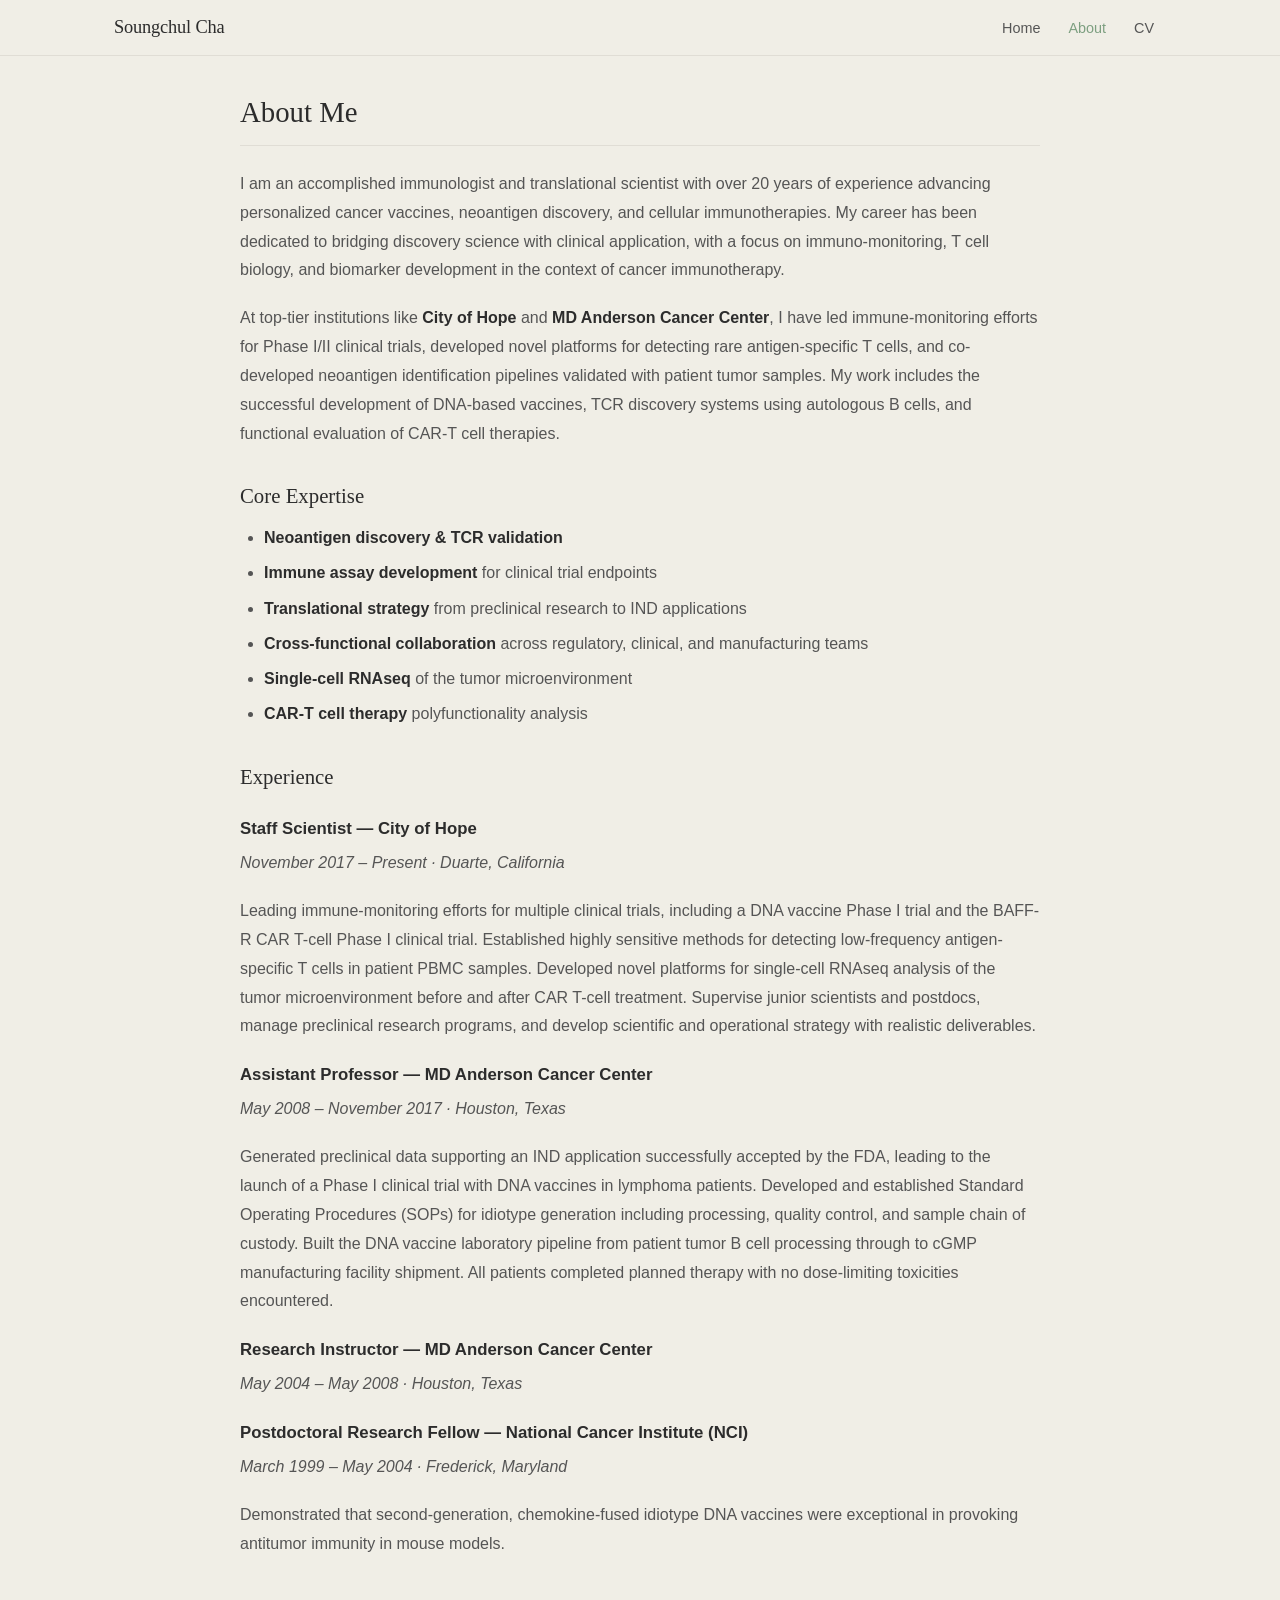
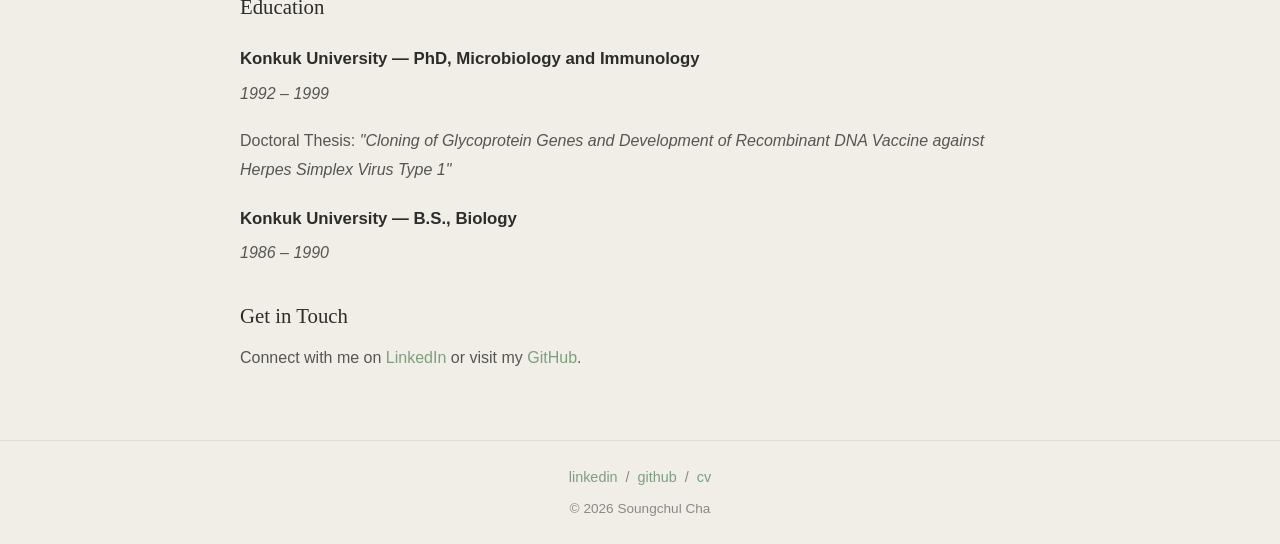
==== about.html @ 6550a27e "Initial portfolio site for Soungchul Cha Minimal personal site with animated particle canvas hero, l" ====
<!DOCTYPE html>
<html lang="en">
<head>
  <meta charset="UTF-8">
  <meta name="viewport" content="width=device-width, initial-scale=1.0">
  <title>About | Soungchul Cha</title>
  <link rel="stylesheet" href="assets/css/style.css">
</head>
<body>

  <header class="site-header">
    <div class="container header-inner">
      <a href="index.html" class="site-logo">Soungchul Cha</a>
      <button class="nav-toggle" id="navToggle" aria-label="Toggle navigation">
        <span></span><span></span><span></span>
      </button>
      <nav class="site-nav" id="siteNav">
        <a href="index.html">Home</a>
        <a href="about.html" class="active">About</a>
        <a href="cv.html">CV</a>
      </nav>
    </div>
  </header>

  <main class="site-main">
    <div class="container page-content">
      <header class="page-header">
        <h1>About Me</h1>
      </header>
      <div class="page-body">
        <p>I am an accomplished immunologist and translational scientist with over 20 years of experience advancing personalized cancer vaccines, neoantigen discovery, and cellular immunotherapies. My career has been dedicated to bridging discovery science with clinical application, with a focus on immuno-monitoring, T cell biology, and biomarker development in the context of cancer immunotherapy.</p>

        <p>At top-tier institutions like <strong>City of Hope</strong> and <strong>MD Anderson Cancer Center</strong>, I have led immune-monitoring efforts for Phase I/II clinical trials, developed novel platforms for detecting rare antigen-specific T cells, and co-developed neoantigen identification pipelines validated with patient tumor samples. My work includes the successful development of DNA-based vaccines, TCR discovery systems using autologous B cells, and functional evaluation of CAR-T cell therapies.</p>

        <h2>Core Expertise</h2>
        <ul>
          <li><strong>Neoantigen discovery & TCR validation</strong></li>
          <li><strong>Immune assay development</strong> for clinical trial endpoints</li>
          <li><strong>Translational strategy</strong> from preclinical research to IND applications</li>
          <li><strong>Cross-functional collaboration</strong> across regulatory, clinical, and manufacturing teams</li>
          <li><strong>Single-cell RNAseq</strong> of the tumor microenvironment</li>
          <li><strong>CAR-T cell therapy</strong> polyfunctionality analysis</li>
        </ul>

        <h2>Experience</h2>

        <h3>Staff Scientist — City of Hope</h3>
        <p><em>November 2017 – Present &middot; Duarte, California</em></p>
        <p>Leading immune-monitoring efforts for multiple clinical trials, including a DNA vaccine Phase I trial and the BAFF-R CAR T-cell Phase I clinical trial. Established highly sensitive methods for detecting low-frequency antigen-specific T cells in patient PBMC samples. Developed novel platforms for single-cell RNAseq analysis of the tumor microenvironment before and after CAR T-cell treatment. Supervise junior scientists and postdocs, manage preclinical research programs, and develop scientific and operational strategy with realistic deliverables.</p>

        <h3>Assistant Professor — MD Anderson Cancer Center</h3>
        <p><em>May 2008 – November 2017 &middot; Houston, Texas</em></p>
        <p>Generated preclinical data supporting an IND application successfully accepted by the FDA, leading to the launch of a Phase I clinical trial with DNA vaccines in lymphoma patients. Developed and established Standard Operating Procedures (SOPs) for idiotype generation including processing, quality control, and sample chain of custody. Built the DNA vaccine laboratory pipeline from patient tumor B cell processing through to cGMP manufacturing facility shipment. All patients completed planned therapy with no dose-limiting toxicities encountered.</p>

        <h3>Research Instructor — MD Anderson Cancer Center</h3>
        <p><em>May 2004 – May 2008 &middot; Houston, Texas</em></p>

        <h3>Postdoctoral Research Fellow — National Cancer Institute (NCI)</h3>
        <p><em>March 1999 – May 2004 &middot; Frederick, Maryland</em></p>
        <p>Demonstrated that second-generation, chemokine-fused idiotype DNA vaccines were exceptional in provoking antitumor immunity in mouse models.</p>

        <h2>Education</h2>

        <h3>Konkuk University — PhD, Microbiology and Immunology</h3>
        <p><em>1992 – 1999</em></p>
        <p>Doctoral Thesis: <em>"Cloning of Glycoprotein Genes and Development of Recombinant DNA Vaccine against Herpes Simplex Virus Type 1"</em></p>

        <h3>Konkuk University — B.S., Biology</h3>
        <p><em>1986 – 1990</em></p>

        <h2>Get in Touch</h2>
        <p>Connect with me on <a href="https://www.linkedin.com/in/soungchul-cha-b0252a32/" target="_blank" rel="noopener">LinkedIn</a> or visit my <a href="https://github.com/soungchulcha" target="_blank" rel="noopener">GitHub</a>.</p>
      </div>
    </div>
  </main>

  <footer class="site-footer">
    <div class="container">
      <nav class="footer-links">
        <a href="https://www.linkedin.com/in/soungchul-cha-b0252a32/" target="_blank" rel="noopener">linkedin</a>
        <span class="sep">/</span>
        <a href="https://github.com/soungchulcha" target="_blank" rel="noopener">github</a>
        <span class="sep">/</span>
        <a href="cv.html">cv</a>
      </nav>
      <p>&copy; 2026 Soungchul Cha</p>
    </div>
  </footer>

  <button class="back-to-top" id="backToTop" aria-label="Back to top">&#8679;</button>
  <script src="assets/js/main.js"></script>
</body>
</html>
---- assets/css/style.css ----
/* ========== CSS Variables - Light Cream Theme ========== */
:root {
  --color-bg: #F0EEE6;
  --color-bg-card: #ffffff;
  --color-text: #555555;
  --color-text-light: #888888;
  --color-heading: #2c2c2c;
  --color-accent: #7d9f80;
  --color-accent-hover: #5c7e5f;
  --color-border: #e0ddd5;
  --color-border-light: #ebe8e0;
  --shadow-sm: 0 1px 3px rgba(0,0,0,0.06);
  --shadow-md: 0 4px 12px rgba(0,0,0,0.08);
  --radius: 8px;
  --radius-sm: 5px;
  --max-width: 1100px;
  --header-height: 56px;
  --transition: 0.25s ease;
}

/* ========== Reset & Base ========== */
*, *::before, *::after {
  box-sizing: border-box;
  margin: 0;
  padding: 0;
}

html {
  scroll-behavior: smooth;
  font-size: 16px;
}

body {
  font-family: -apple-system, BlinkMacSystemFont, 'Segoe UI', Roboto, 'Helvetica Neue', Arial, sans-serif;
  color: var(--color-text);
  background: var(--color-bg);
  line-height: 1.7;
  -webkit-font-smoothing: antialiased;
}

a {
  color: var(--color-accent);
  text-decoration: none;
  transition: color var(--transition);
}

a:hover {
  color: var(--color-accent-hover);
}

img {
  max-width: 100%;
  height: auto;
  display: block;
}

.container {
  max-width: var(--max-width);
  margin: 0 auto;
  padding: 0 1.5rem;
}

/* ========== Homepage Hero ========== */
.hero-section {
  min-height: 100vh;
  display: flex;
  flex-direction: column;
  justify-content: center;
  align-items: center;
  padding: 2rem;
  position: relative;
}

.hero-content {
  display: flex;
  align-items: center;
  gap: 4rem;
  max-width: 1050px;
  width: 100%;
}

.hero-art {
  width: 550px;
  height: 550px;
  flex-shrink: 0;
  overflow: hidden;
  background: var(--color-bg);
}

.hero-art canvas {
  display: block;
  width: 100%;
  height: 100%;
}

.hero-info {
  flex: 1;
  min-width: 0;
}

.hero-info h1 {
  font-family: Georgia, 'Times New Roman', serif;
  font-size: 2.4rem;
  font-weight: 400;
  color: var(--color-heading);
  margin-bottom: 0.5rem;
  letter-spacing: -0.01em;
  line-height: 1.2;
}

.hero-tagline {
  font-size: 1rem;
  color: var(--color-text);
  margin-bottom: 1.5rem;
  line-height: 1.5;
}

.hero-details p {
  font-size: 0.95rem;
  color: var(--color-text);
  margin-bottom: 0.2rem;
  line-height: 1.6;
}

.hero-details a {
  color: var(--color-accent);
}

.hero-details a:hover {
  color: var(--color-accent-hover);
}

.hero-projects {
  margin-top: 1.2rem;
}

.hero-projects p {
  margin-bottom: 0.15rem;
}

.hero-footer {
  position: absolute;
  bottom: 2.5rem;
  left: 50%;
  transform: translateX(-50%);
  display: flex;
  align-items: center;
  gap: 0.5rem;
  font-size: 0.92rem;
}

.hero-footer a {
  color: var(--color-accent);
}

.hero-footer a:hover {
  color: var(--color-accent-hover);
}

.hero-footer .sep {
  color: var(--color-text-light);
  user-select: none;
}

/* ========== Inner Page Header ========== */
.site-header {
  background: var(--color-bg);
  border-bottom: 1px solid var(--color-border);
  height: var(--header-height);
}

.header-inner {
  display: flex;
  align-items: center;
  justify-content: space-between;
  height: var(--header-height);
}

.site-logo {
  font-family: Georgia, 'Times New Roman', serif;
  font-size: 1.15rem;
  font-weight: 400;
  color: var(--color-heading);
  letter-spacing: -0.01em;
}

.site-logo:hover {
  color: var(--color-accent);
}

.site-nav {
  display: flex;
  align-items: center;
  gap: 0.25rem;
}

.site-nav a {
  color: var(--color-text);
  font-size: 0.9rem;
  padding: 0.4rem 0.75rem;
  border-radius: var(--radius-sm);
  transition: all var(--transition);
}

.site-nav a:hover,
.site-nav a.active {
  color: var(--color-accent);
}

/* Mobile Nav Toggle */
.nav-toggle {
  display: none;
  background: none;
  border: none;
  cursor: pointer;
  flex-direction: column;
  gap: 5px;
  padding: 4px;
}

.nav-toggle span {
  display: block;
  width: 22px;
  height: 2px;
  background: var(--color-heading);
  border-radius: 2px;
  transition: all var(--transition);
}

/* ========== Blog Section (Homepage) ========== */
.blog-section {
  padding: 4rem 0 5rem;
  background: var(--color-bg);
}

.section-title {
  font-family: Georgia, 'Times New Roman', serif;
  font-size: 1.6rem;
  font-weight: 400;
  color: var(--color-heading);
  margin-bottom: 2rem;
  text-align: center;
}

.blog-grid {
  display: grid;
  grid-template-columns: repeat(auto-fill, minmax(320px, 1fr));
  gap: 1.5rem;
}

/* ========== Post Cards ========== */
.post-card {
  background: var(--color-bg-card);
  border: 1px solid var(--color-border);
  border-radius: var(--radius);
  overflow: hidden;
  transition: all var(--transition);
}

.post-card:hover {
  box-shadow: var(--shadow-md);
  transform: translateY(-2px);
}

.post-card-content {
  padding: 1.25rem 1.4rem 1.4rem;
}

.post-meta {
  display: flex;
  align-items: center;
  gap: 0.5rem;
  font-size: 0.82rem;
  color: var(--color-text-light);
  margin-bottom: 0.5rem;
}

.reading-time::before {
  content: "\2022";
  margin-right: 0.5rem;
}

.post-card-title {
  font-family: Georgia, 'Times New Roman', serif;
  font-size: 1.15rem;
  line-height: 1.4;
  margin-bottom: 0.5rem;
  font-weight: 400;
}

.post-card-title a {
  color: var(--color-heading);
  transition: color var(--transition);
}

.post-card-title a:hover {
  color: var(--color-accent);
}

.post-card-excerpt {
  color: var(--color-text);
  font-size: 0.9rem;
  line-height: 1.6;
  margin-bottom: 1rem;
}

.post-card-footer {
  display: flex;
  align-items: center;
  justify-content: space-between;
  padding-top: 0.75rem;
  border-top: 1px solid var(--color-border-light);
}

.post-card-tags {
  display: flex;
  flex-wrap: wrap;
  gap: 0.35rem;
}

.read-more {
  font-size: 0.85rem;
  color: var(--color-accent);
  white-space: nowrap;
}

.read-more:hover {
  color: var(--color-accent-hover);
}

.read-more::after {
  content: ' \2192';
}

/* ========== Tags ========== */
.tag {
  display: inline-block;
  padding: 0.15rem 0.55rem;
  border-radius: 3px;
  font-size: 0.72rem;
  font-weight: 600;
  letter-spacing: 0.03em;
  text-transform: uppercase;
}

.tag-blue { background: #e8f4fd; color: #2980b9; }
.tag-red { background: #fde8e6; color: #c0392b; }
.tag-green { background: #e8f8ef; color: #27ae60; }
.tag-orange { background: #fef3e6; color: #d35400; }
.tag-purple { background: #f0e6f6; color: #8e44ad; }
.tag-teal { background: #e6f7f3; color: #16a085; }
.tag-pink { background: #fce4ec; color: #c2185b; }
.tag-default { background: #eef2e8; color: var(--color-accent); }

/* ========== Content Layout (Post Pages) ========== */
.content-wrapper {
  display: grid;
  grid-template-columns: 1fr 280px;
  gap: 2rem;
  padding-top: 2rem;
  padding-bottom: 3rem;
}

.post-content-wrapper {
  display: grid;
  grid-template-columns: 1fr 280px;
  gap: 2rem;
}

/* ========== Sidebar ========== */
.sidebar {
  display: flex;
  flex-direction: column;
  gap: 1.25rem;
}

.sidebar-widget {
  background: var(--color-bg-card);
  border: 1px solid var(--color-border);
  border-radius: var(--radius);
  padding: 1.2rem;
}

.author-widget {
  text-align: center;
  padding: 1.5rem 1.2rem;
}

.author-avatar {
  width: 80px;
  height: 80px;
  border-radius: 50%;
  overflow: hidden;
  margin: 0 auto 0.85rem;
  background: var(--color-border-light);
  border: 2px solid var(--color-border);
}

.author-widget h3 {
  font-family: Georgia, 'Times New Roman', serif;
  font-size: 1rem;
  color: var(--color-heading);
  margin-bottom: 0.35rem;
  font-weight: 400;
}

.author-widget p {
  font-size: 0.85rem;
  color: var(--color-text-light);
  line-height: 1.5;
}

.widget-title {
  font-size: 0.8rem;
  color: var(--color-heading);
  margin-bottom: 0.8rem;
  padding-bottom: 0.5rem;
  border-bottom: 1px solid var(--color-border);
  text-transform: uppercase;
  font-weight: 600;
  letter-spacing: 0.05em;
}

.widget-list {
  list-style: none;
}

.widget-list li {
  padding: 0.4rem 0;
  border-bottom: 1px solid var(--color-border-light);
  display: flex;
  justify-content: space-between;
  align-items: baseline;
  gap: 0.5rem;
}

.widget-list li:last-child {
  border-bottom: none;
  padding-bottom: 0;
}

.widget-list li a {
  color: var(--color-text);
  font-size: 0.85rem;
  line-height: 1.4;
}

.widget-list li a:hover {
  color: var(--color-accent);
}

.widget-list time {
  font-size: 0.78rem;
  color: var(--color-text-light);
  white-space: nowrap;
}

/* ========== Single Post ========== */
.post-full {
  padding-top: 2rem;
  padding-bottom: 3rem;
}

.post-header {
  margin-bottom: 2rem;
}

.post-title {
  font-family: Georgia, 'Times New Roman', serif;
  font-size: 1.8rem;
  color: var(--color-heading);
  line-height: 1.3;
  margin: 0.5rem 0 0.75rem;
  font-weight: 400;
  letter-spacing: -0.01em;
}

.post-tags {
  display: flex;
  flex-wrap: wrap;
  gap: 0.35rem;
}

/* Post Content Typography */
.post-content {
  font-size: 1rem;
  line-height: 1.8;
  color: var(--color-text);
}

.post-content h2 {
  font-family: Georgia, 'Times New Roman', serif;
  font-size: 1.35rem;
  color: var(--color-heading);
  margin: 2rem 0 0.75rem;
  padding-bottom: 0.3rem;
  border-bottom: 1px solid var(--color-border);
  font-weight: 400;
}

.post-content h3 {
  font-size: 1.1rem;
  color: var(--color-heading);
  margin: 1.5rem 0 0.5rem;
  font-weight: 600;
}

.post-content p {
  margin-bottom: 1.2rem;
}

.post-content ul, .post-content ol {
  margin: 1rem 0 1.2rem 1.5rem;
}

.post-content li {
  margin-bottom: 0.3rem;
}

.post-content blockquote {
  border-left: 3px solid var(--color-accent);
  padding: 0.85rem 1.2rem;
  margin: 1.5rem 0;
  background: #f7f5ef;
  border-radius: 0 var(--radius-sm) var(--radius-sm) 0;
  color: var(--color-text);
  font-style: italic;
}

.post-content pre {
  background: #f7f5ef;
  border: 1px solid var(--color-border);
  border-radius: var(--radius-sm);
  padding: 1.2rem;
  overflow-x: auto;
  margin: 1.5rem 0;
  font-size: 0.88rem;
  line-height: 1.55;
}

.post-content code {
  font-family: 'Cascadia Code', 'Fira Code', 'SFMono-Regular', Consolas, monospace;
  font-size: 0.88em;
}

.post-content p code,
.post-content li code {
  background: #f7f5ef;
  padding: 0.15rem 0.4rem;
  border-radius: 3px;
  border: 1px solid var(--color-border);
  color: var(--color-heading);
}

.post-content img {
  border-radius: var(--radius);
  margin: 1.5rem auto;
}

.post-content table,
.page-body table {
  width: 100%;
  border-collapse: collapse;
  margin: 1.5rem 0;
}

.post-content th, .post-content td,
.page-body th, .page-body td {
  padding: 0.6rem 1rem;
  border: 1px solid var(--color-border);
  text-align: left;
}

.post-content th,
.page-body th {
  background: #f5f3ec;
  font-weight: 600;
  color: var(--color-heading);
}

.post-content strong {
  color: var(--color-heading);
}

/* Post Navigation */
.post-navigation {
  display: flex;
  justify-content: space-between;
  gap: 1.25rem;
  margin-top: 2.5rem;
  padding-top: 1.5rem;
  border-top: 1px solid var(--color-border);
}

.post-nav-prev, .post-nav-next {
  flex: 1;
  padding: 1rem;
  background: var(--color-bg-card);
  border-radius: var(--radius);
  border: 1px solid var(--color-border);
  transition: all var(--transition);
}

.post-nav-prev:hover, .post-nav-next:hover {
  border-color: var(--color-accent);
  box-shadow: var(--shadow-sm);
}

.post-nav-next {
  text-align: right;
}

.post-nav-prev span, .post-nav-next span {
  display: block;
  font-size: 0.8rem;
  color: var(--color-text-light);
  margin-bottom: 0.25rem;
  text-transform: uppercase;
  letter-spacing: 0.03em;
}

.post-nav-prev strong, .post-nav-next strong {
  color: var(--color-heading);
  font-size: 0.9rem;
}

/* ========== Pages (About, CV) ========== */
.page-content {
  padding: 2rem 0 3rem;
  max-width: 800px;
}

.page-header h1 {
  font-family: Georgia, 'Times New Roman', serif;
  font-size: 1.8rem;
  color: var(--color-heading);
  margin-bottom: 1.5rem;
  padding-bottom: 0.5rem;
  border-bottom: 1px solid var(--color-border);
  font-weight: 400;
}

.page-body {
  font-size: 1rem;
  line-height: 1.8;
}

.page-body p {
  margin-bottom: 1.2rem;
}

.page-body h2 {
  font-family: Georgia, 'Times New Roman', serif;
  font-size: 1.3rem;
  color: var(--color-heading);
  margin: 1.8rem 0 0.6rem;
  font-weight: 400;
}

.page-body h3 {
  font-size: 1.05rem;
  color: var(--color-heading);
  margin: 1.2rem 0 0.3rem;
  font-weight: 600;
}

.page-body ul {
  margin: 0.5rem 0 1.2rem 1.5rem;
}

.page-body li {
  margin-bottom: 0.4rem;
}

.page-body strong {
  color: var(--color-heading);
}

/* ========== Footer ========== */
.site-footer {
  background: var(--color-bg);
  border-top: 1px solid var(--color-border);
  padding: 1.5rem 0;
  text-align: center;
  font-size: 0.85rem;
  color: var(--color-text-light);
}

.footer-links {
  display: flex;
  align-items: center;
  justify-content: center;
  gap: 0.5rem;
  margin-bottom: 0.5rem;
  font-size: 0.9rem;
}

.footer-links a {
  color: var(--color-accent);
}

.footer-links .sep {
  color: var(--color-text-light);
  user-select: none;
}

/* ========== Back to Top ========== */
.back-to-top {
  position: fixed;
  bottom: 1.5rem;
  right: 1.5rem;
  width: 40px;
  height: 40px;
  border-radius: 50%;
  background: var(--color-accent);
  color: #fff;
  border: none;
  font-size: 1.1rem;
  cursor: pointer;
  opacity: 0;
  visibility: hidden;
  transition: all var(--transition);
  box-shadow: var(--shadow-md);
  z-index: 50;
}

.back-to-top.visible {
  opacity: 1;
  visibility: visible;
}

.back-to-top:hover {
  background: var(--color-accent-hover);
  transform: translateY(-2px);
}

/* ========== Responsive ========== */
@media (max-width: 1100px) {
  .hero-content {
    gap: 3rem;
  }

  .hero-art {
    width: 420px;
    height: 420px;
  }
}

@media (max-width: 900px) {
  .content-wrapper,
  .post-content-wrapper {
    grid-template-columns: 1fr;
  }

  .sidebar {
    order: 2;
  }

  .hero-content {
    flex-direction: column;
    gap: 2rem;
    text-align: center;
  }

  .hero-art {
    width: 350px;
    height: 350px;
  }

  .hero-info h1 {
    font-size: 2rem;
  }

  .post-title {
    font-size: 1.5rem;
  }

  .blog-grid {
    grid-template-columns: 1fr;
    max-width: 560px;
    margin: 0 auto;
  }
}

@media (max-width: 640px) {
  .nav-toggle {
    display: flex;
  }

  .site-nav {
    display: none;
    position: absolute;
    top: var(--header-height);
    left: 0;
    right: 0;
    background: var(--color-bg);
    border-bottom: 1px solid var(--color-border);
    flex-direction: column;
    padding: 0.75rem;
    gap: 0;
    box-shadow: var(--shadow-md);
    z-index: 100;
  }

  .site-nav.open {
    display: flex;
  }

  .site-nav a {
    padding: 0.65rem 0.85rem;
  }

  .hero-section {
    padding: 1.5rem;
    min-height: 100vh;
    min-height: 100dvh;
  }

  .hero-art {
    width: 280px;
    height: 280px;
  }

  .hero-info h1 {
    font-size: 1.6rem;
  }

  .hero-tagline {
    font-size: 0.92rem;
  }

  .hero-details p {
    font-size: 0.88rem;
  }

  .hero-footer {
    bottom: 1.5rem;
    font-size: 0.85rem;
  }

  .section-title {
    font-size: 1.3rem;
  }

  .post-navigation {
    flex-direction: column;
  }
}
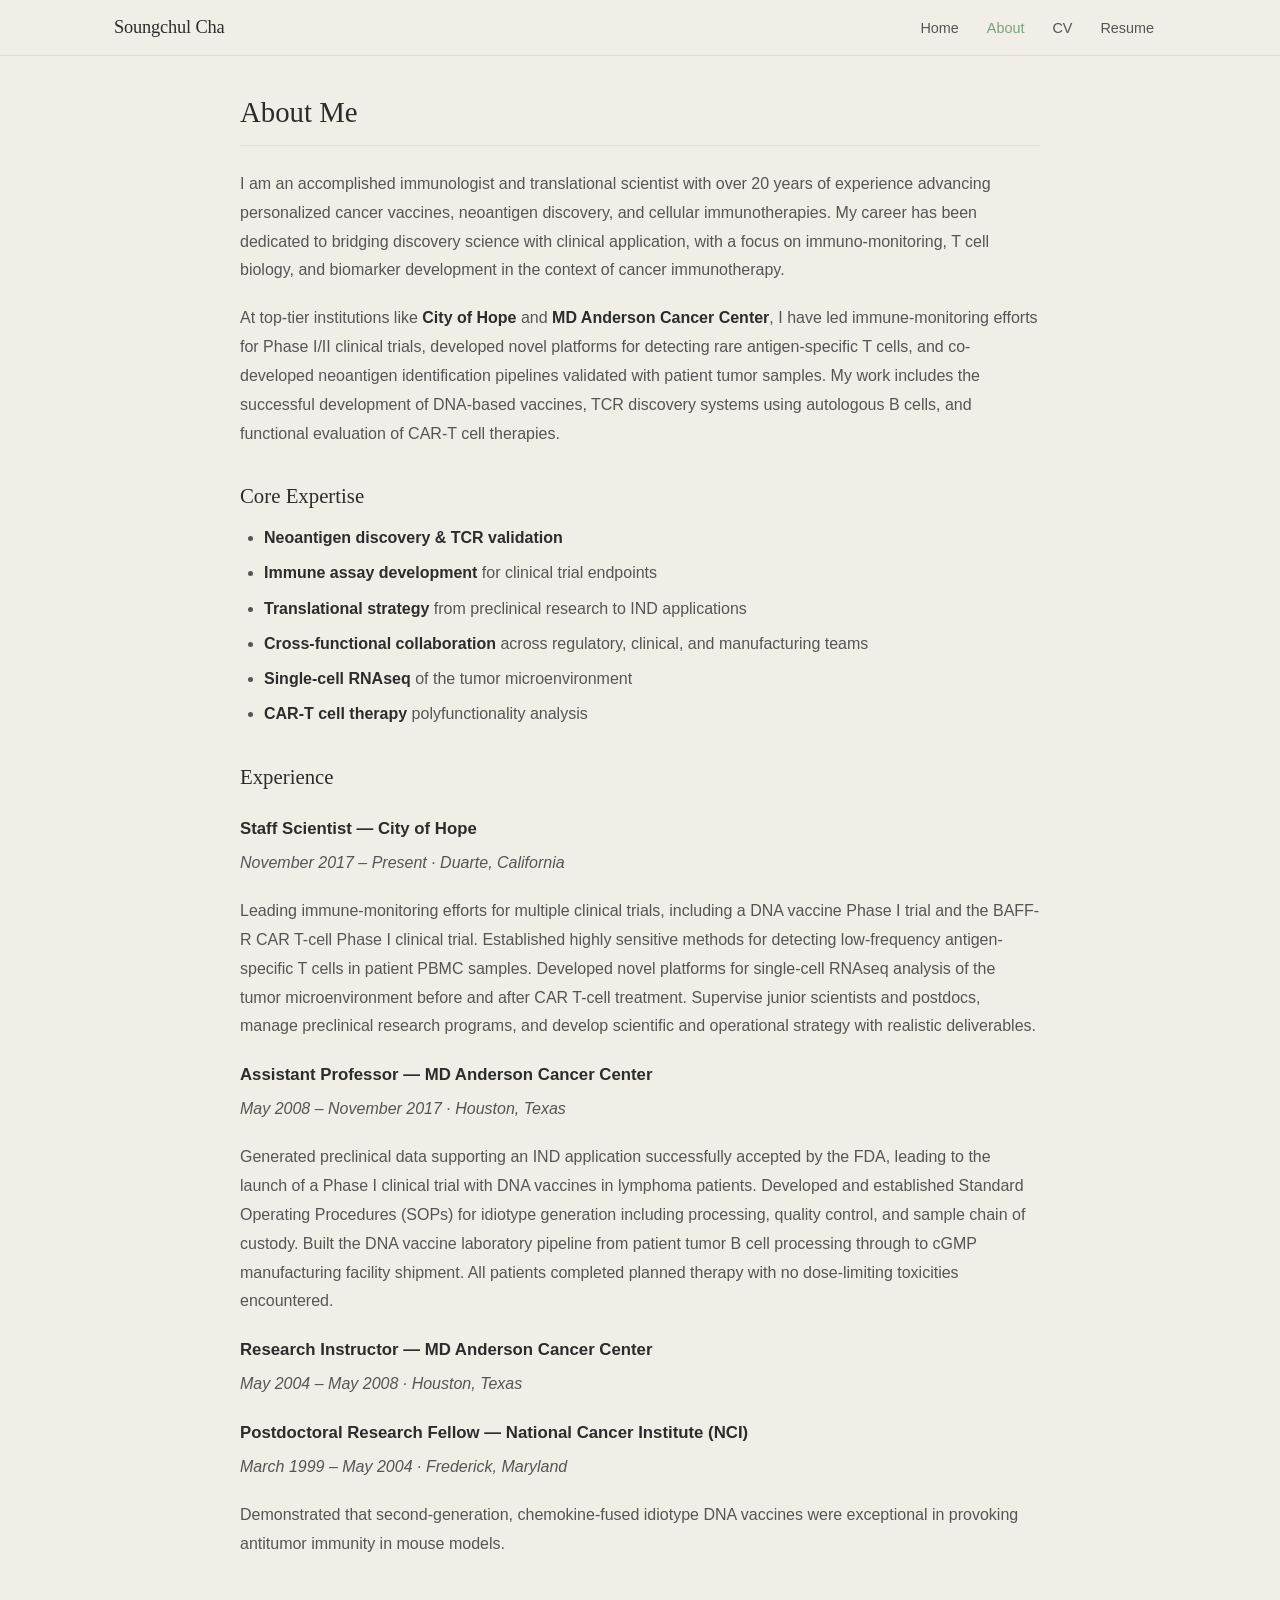
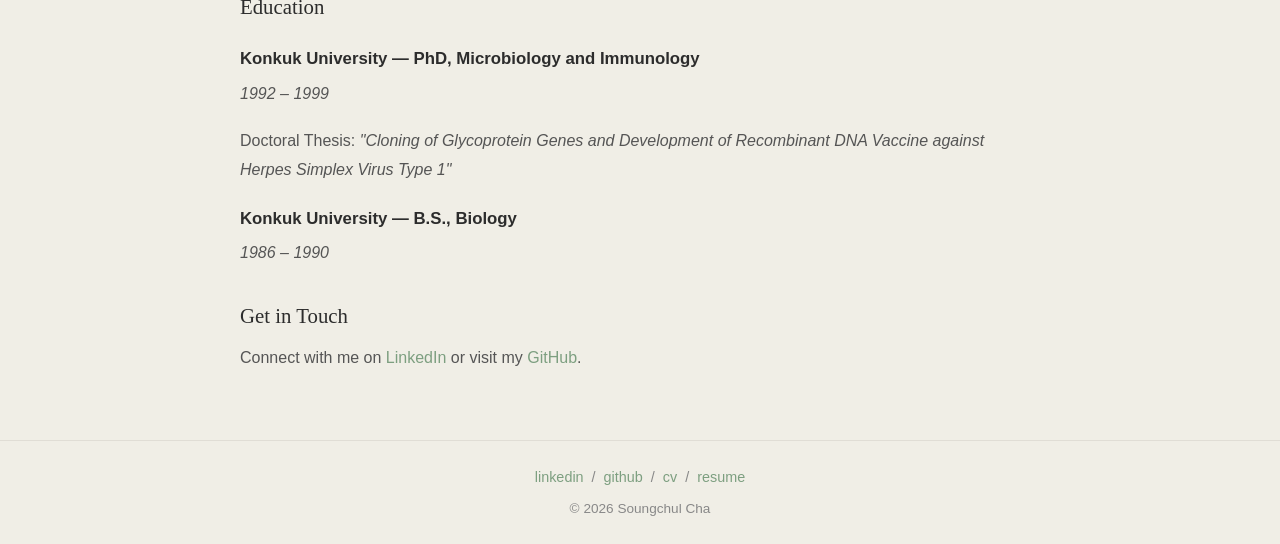
==== commit 0abee0a5: "Add resume links, right-align code button, fix institution URLs - Added resume PDF link next to CV i" ====
--- a/about.html
+++ b/about.html
@@ -17,7 +17,8 @@
       <nav class="site-nav" id="siteNav">
         <a href="index.html">Home</a>
         <a href="about.html" class="active">About</a>
-        <a href="cv.html">CV</a>
+        <a href="assets/pdf/CHA-CV-2025.pdf" target="_blank" rel="noopener">CV</a>
+        <a href="assets/pdf/CHA-resume.pdf" target="_blank" rel="noopener">Resume</a>
       </nav>
     </div>
   </header>
@@ -81,7 +82,9 @@
         <span class="sep">/</span>
         <a href="https://github.com/soungchulcha" target="_blank" rel="noopener">github</a>
         <span class="sep">/</span>
-        <a href="cv.html">cv</a>
+        <a href="assets/pdf/CHA-CV-2025.pdf" target="_blank" rel="noopener">cv</a>
+        <span class="sep">/</span>
+        <a href="assets/pdf/CHA-resume.pdf" target="_blank" rel="noopener">resume</a>
       </nav>
       <p>&copy; 2026 Soungchul Cha</p>
     </div>
--- a/assets/css/style.css
+++ b/assets/css/style.css
@@ -233,18 +233,51 @@
   background: var(--color-bg);
 }
 
+.blog-section .content-wrapper {
+  padding-top: 0;
+}
+
+/* ========== Section Header ========== */
+.posts-column {
+  display: flex;
+  flex-direction: column;
+}
+
+.section-header {
+  margin-bottom: 1.5rem;
+  padding-bottom: 1rem;
+  border-bottom: 1px solid var(--color-border);
+}
+
 .section-title {
   font-family: Georgia, 'Times New Roman', serif;
-  font-size: 1.6rem;
+  font-size: 1.5rem;
+  color: var(--color-heading);
   font-weight: 400;
-  color: var(--color-heading);
-  margin-bottom: 2rem;
-  text-align: center;
-}
-
-.blog-grid {
-  display: grid;
-  grid-template-columns: repeat(auto-fill, minmax(320px, 1fr));
+  line-height: 1.35;
+  margin-bottom: 0.6rem;
+  letter-spacing: -0.01em;
+}
+
+.section-subtitle {
+  font-size: 0.92rem;
+  color: var(--color-text-light);
+  line-height: 1.6;
+  max-width: 680px;
+}
+
+.section-subtitle-heading {
+  font-family: Georgia, 'Times New Roman', serif;
+  font-size: 1.2rem;
+  color: var(--color-heading);
+  font-weight: 400;
+  margin-top: 1.2rem;
+}
+
+/* ========== Posts Grid (stacked) ========== */
+.posts-grid {
+  display: flex;
+  flex-direction: column;
   gap: 1.5rem;
 }
 
@@ -318,6 +351,35 @@
   gap: 0.35rem;
 }
 
+.post-card-actions {
+  display: flex;
+  align-items: center;
+  gap: 0.75rem;
+  margin-left: auto;
+}
+
+.github-link {
+  display: inline-flex;
+  align-items: center;
+  gap: 0.3rem;
+  font-size: 0.82rem;
+  color: var(--color-text-light);
+  padding: 0.2rem 0.5rem;
+  border: 1px solid var(--color-border);
+  border-radius: var(--radius);
+  transition: color var(--transition), border-color var(--transition);
+  white-space: nowrap;
+}
+
+.github-link:hover {
+  color: var(--color-heading);
+  border-color: var(--color-heading);
+}
+
+.github-link svg {
+  flex-shrink: 0;
+}
+
 .read-more {
   font-size: 0.85rem;
   color: var(--color-accent);
@@ -330,6 +392,36 @@
 
 .read-more::after {
   content: ' \2192';
+}
+
+/* Share Buttons */
+.share-buttons {
+  display: flex;
+  gap: 0.4rem;
+  margin-top: 0.75rem;
+}
+
+.share-btn {
+  display: inline-flex;
+  align-items: center;
+  justify-content: center;
+  width: 32px;
+  height: 32px;
+  border-radius: 50%;
+  background: var(--color-bg);
+  color: var(--color-text-light);
+  font-size: 0.78rem;
+  font-weight: 700;
+  border: 1px solid var(--color-border);
+  transition: all var(--transition);
+  cursor: pointer;
+  text-decoration: none;
+}
+
+.share-btn:hover {
+  background: var(--color-accent);
+  color: #fff;
+  border-color: var(--color-accent);
 }
 
 /* ========== Tags ========== */
@@ -357,6 +449,7 @@
   display: grid;
   grid-template-columns: 1fr 280px;
   gap: 2rem;
+  align-items: start;
   padding-top: 2rem;
   padding-bottom: 3rem;
 }
@@ -396,6 +489,12 @@
   border: 2px solid var(--color-border);
 }
 
+.author-avatar img {
+  width: 100%;
+  height: 100%;
+  object-fit: cover;
+}
+
 .author-widget h3 {
   font-family: Georgia, 'Times New Roman', serif;
   font-size: 1rem;
@@ -453,6 +552,17 @@
   font-size: 0.78rem;
   color: var(--color-text-light);
   white-space: nowrap;
+}
+
+.categories-list .count {
+  color: var(--color-text-light);
+  font-size: 0.82rem;
+}
+
+.tag-cloud {
+  display: flex;
+  flex-wrap: wrap;
+  gap: 0.35rem;
 }
 
 /* ========== Single Post ========== */
@@ -555,6 +665,23 @@
 .post-content img {
   border-radius: var(--radius);
   margin: 1.5rem auto;
+}
+
+.post-content figure {
+  margin: 2rem 0;
+}
+
+.post-content figure img {
+  width: 100%;
+  border-radius: var(--radius);
+  margin: 0 auto 0.75rem;
+}
+
+.post-content figcaption {
+  font-size: 0.85rem;
+  color: var(--color-text-light);
+  line-height: 1.6;
+  padding: 0 0.5rem;
 }
 
 .post-content table,
@@ -775,8 +902,7 @@
     font-size: 1.5rem;
   }
 
-  .blog-grid {
-    grid-template-columns: 1fr;
+  .posts-grid {
     max-width: 560px;
     margin: 0 auto;
   }
